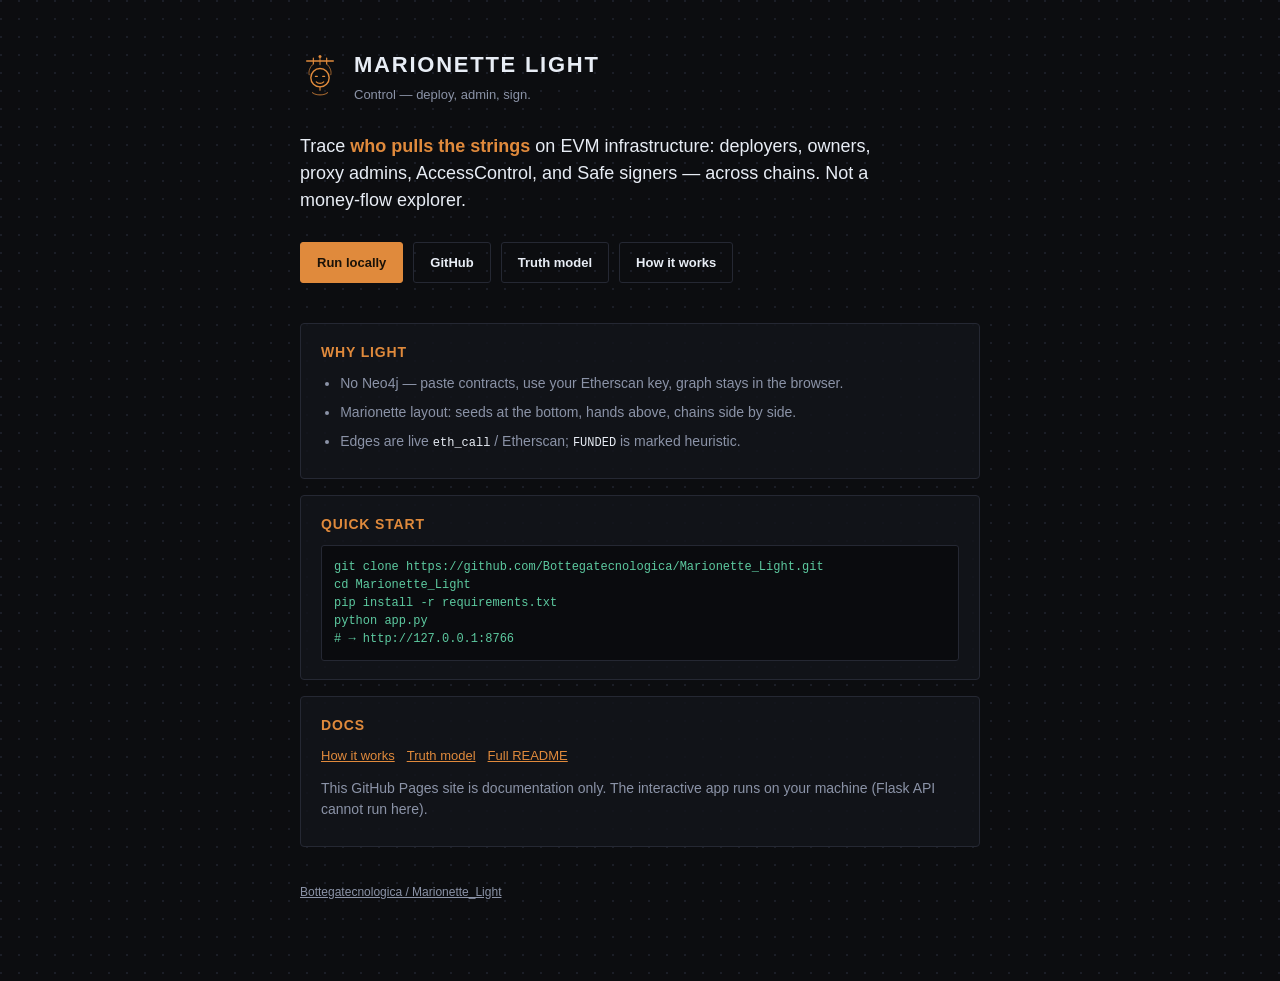
==== docs/index.html @ 43952c8f "Ship Light UX polish, truth gates, docs, and GitHub Pages landing. Co-authored-by: Cursor <cursorage" ====
<!DOCTYPE html>
<html lang="en">
<head>
  <meta charset="UTF-8" />
  <meta name="viewport" content="width=device-width, initial-scale=1" />
  <title>Marionette Light</title>
  <meta name="description" content="Control graph for EVM contracts — deploy, admin, sign. Not money flow." />
  <link rel="stylesheet" href="./styles.css" />
</head>
<body>
  <div class="wrap">
    <div class="brand">
      <svg class="logo" viewBox="0 0 48 56" aria-hidden="true" focusable="false">
        <path d="M8 10h32" fill="none" stroke="currentColor" stroke-width="1.6" stroke-linecap="round"/>
        <path d="M16 6.5v7M32 6.5v7" fill="none" stroke="currentColor" stroke-width="1.4" stroke-linecap="round"/>
        <circle cx="24" cy="4.5" r="1.8" fill="currentColor"/>
        <path d="M24 6.5v8" fill="none" stroke="currentColor" stroke-width="1.2" stroke-linecap="round" opacity="0.9"/>
        <path d="M16 13.5c-4.5 4-6 9-5 13M32 13.5c4.5 4 6 9 5 13" fill="none" stroke="currentColor" stroke-width="1.1" stroke-linecap="round" opacity="0.75"/>
        <circle cx="24" cy="30" r="11" fill="#0a0b0e" stroke="currentColor" stroke-width="1.7"/>
        <path d="M18.5 28.5h2.2M27.3 28.5h2.2" stroke="currentColor" stroke-width="1.5" stroke-linecap="round"/>
        <path d="M19.5 35c2 2.4 7 2.4 9 0" fill="none" stroke="currentColor" stroke-width="1.4" stroke-linecap="round"/>
        <path d="M24 41v4" fill="none" stroke="currentColor" stroke-width="1.3" stroke-linecap="round"/>
        <path d="M15 48c3.5 3.5 14.5 3.5 18 0" fill="none" stroke="currentColor" stroke-width="1.3" stroke-linecap="round" opacity="0.7"/>
      </svg>
      <div>
        <h1>Marionette Light</h1>
        <p class="tag">Control — deploy, admin, sign.</p>
      </div>
    </div>

    <p class="hero">
      Trace <strong>who pulls the strings</strong> on EVM infrastructure:
      deployers, owners, proxy admins, AccessControl, and Safe signers —
      across chains. Not a money-flow explorer.
    </p>

    <div class="actions">
      <a class="btn primary" href="https://github.com/Bottegatecnologica/Marionette_Light#quick-start">Run locally</a>
      <a class="btn ghost" href="https://github.com/Bottegatecnologica/Marionette_Light">GitHub</a>
      <a class="btn ghost" href="./truth.html">Truth model</a>
      <a class="btn ghost" href="./how-it-works.html">How it works</a>
    </div>

    <section>
      <h2>Why Light</h2>
      <ul>
        <li>No Neo4j — paste contracts, use your Etherscan key, graph stays in the browser.</li>
        <li>Marionette layout: seeds at the bottom, hands above, chains side by side.</li>
        <li>Edges are live <code>eth_call</code> / Etherscan; <code>FUNDED</code> is marked heuristic.</li>
      </ul>
    </section>

    <section>
      <h2>Quick start</h2>
      <pre>git clone https://github.com/Bottegatecnologica/Marionette_Light.git
cd Marionette_Light
pip install -r requirements.txt
python app.py
# → http://127.0.0.1:8766</pre>
    </section>

    <section>
      <h2>Docs</h2>
      <nav class="docs">
        <a href="./how-it-works.html">How it works</a>
        <a href="./truth.html">Truth model</a>
        <a href="https://github.com/Bottegatecnologica/Marionette_Light/blob/main/README.md">Full README</a>
      </nav>
      <p style="margin-top:12px">This GitHub Pages site is documentation only. The interactive app runs on your machine (Flask API cannot run here).</p>
    </section>

    <footer>
      <a href="https://github.com/Bottegatecnologica/Marionette_Light">Bottegatecnologica / Marionette_Light</a>
    </footer>
  </div>
</body>
</html>
---- docs/styles.css ----
:root {
  --bg: #0c0d10;
  --panel: #12141a;
  --line: #252833;
  --ink: #e8edf5;
  --muted: #8b93a7;
  --copper: #e08a3c;
  --signer: #5dcaa0;
  --sans: "Segoe UI", "IBM Plex Sans", sans-serif;
  --code: "Cascadia Mono", "Consolas", monospace;
}

* { box-sizing: border-box; }
html, body {
  margin: 0;
  min-height: 100%;
  background: var(--bg);
  color: var(--ink);
  font-family: var(--sans);
  line-height: 1.5;
}
body {
  background-image: radial-gradient(circle at 1px 1px, #1b1e27 1px, transparent 0);
  background-size: 18px 18px;
}

.wrap {
  max-width: 720px;
  margin: 0 auto;
  padding: 48px 20px 80px;
}

.brand {
  display: flex;
  gap: 14px;
  align-items: center;
  margin-bottom: 28px;
}
.logo {
  width: 40px;
  height: 48px;
  color: var(--copper);
  flex: 0 0 auto;
}
h1 {
  margin: 0;
  font-size: 22px;
  letter-spacing: 0.08em;
  text-transform: uppercase;
  font-weight: 650;
}
.tag {
  margin: 4px 0 0;
  color: var(--muted);
  font-size: 13px;
}

.hero {
  margin: 0 0 28px;
  font-size: 18px;
  max-width: 34em;
}
.hero strong { color: var(--copper); font-weight: 650; }

.actions {
  display: flex;
  flex-wrap: wrap;
  gap: 10px;
  margin-bottom: 40px;
}
a.btn {
  display: inline-block;
  padding: 10px 16px;
  border-radius: 3px;
  text-decoration: none;
  font-size: 13px;
  font-weight: 650;
  border: 1px solid var(--line);
}
a.btn.primary {
  background: var(--copper);
  border-color: var(--copper);
  color: #1a1208;
}
a.btn.ghost {
  color: var(--ink);
  background: transparent;
}

section {
  background: rgba(18, 20, 26, 0.85);
  border: 1px solid var(--line);
  border-radius: 4px;
  padding: 18px 20px;
  margin-bottom: 16px;
}
section h2 {
  margin: 0 0 10px;
  font-size: 14px;
  letter-spacing: 0.06em;
  text-transform: uppercase;
  color: var(--copper);
}
section p, section li {
  margin: 0 0 8px;
  color: var(--muted);
  font-size: 14px;
}
section ul { margin: 0; padding-left: 1.2em; }
section code, pre {
  font-family: var(--code);
  font-size: 12px;
  color: var(--ink);
}
pre {
  margin: 10px 0 0;
  padding: 12px;
  background: #0a0b0e;
  border: 1px solid var(--line);
  border-radius: 3px;
  overflow-x: auto;
  color: var(--signer);
}
nav.docs {
  display: flex;
  flex-wrap: wrap;
  gap: 12px;
  margin-top: 8px;
  font-size: 13px;
}
nav.docs a { color: var(--copper); }

footer {
  margin-top: 36px;
  color: var(--muted);
  font-size: 12px;
}
footer a { color: var(--muted); }
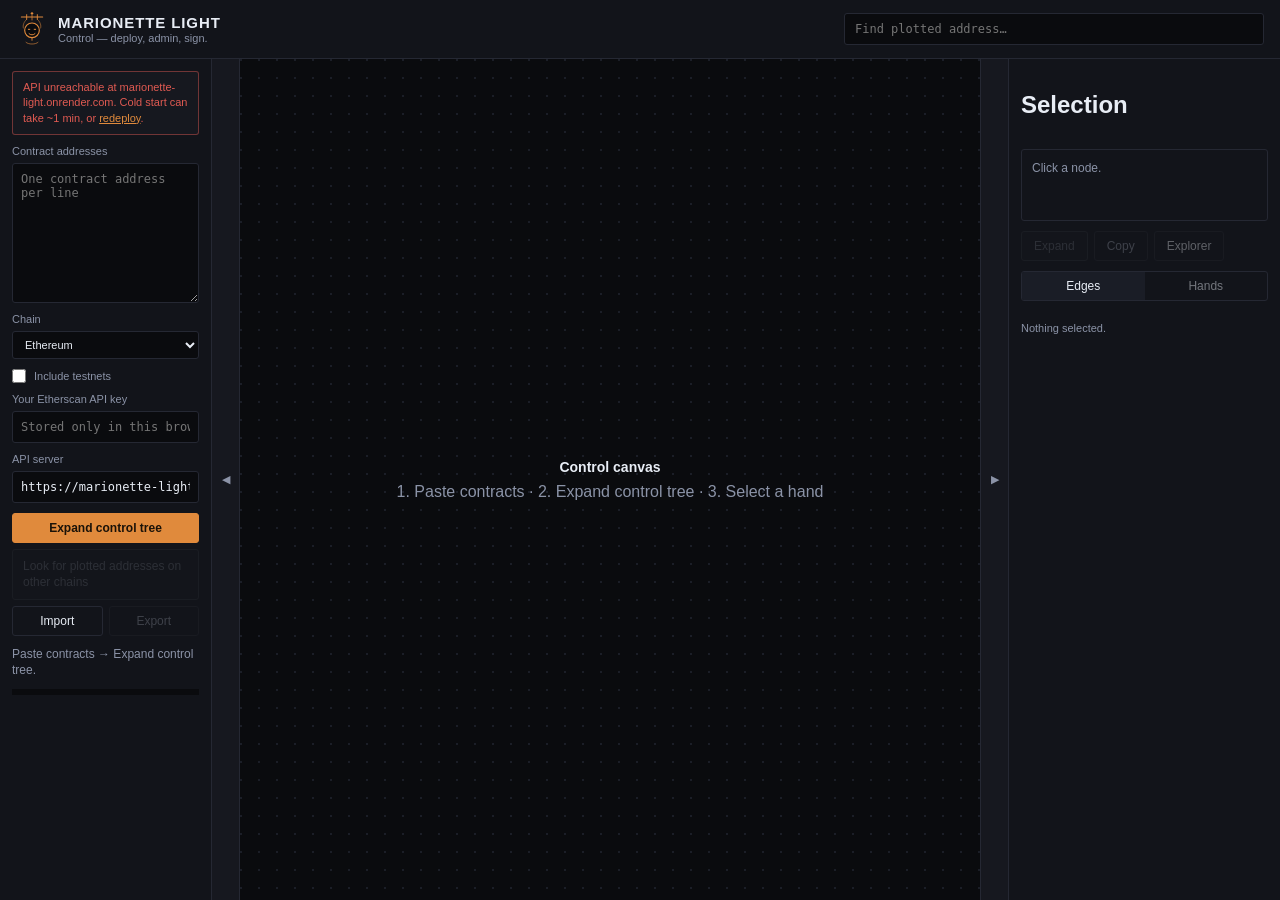
==== commit dfe4effe: "Host the app on GitHub Pages; slim docs; CORS API for Render. Co-authored-by: Cursor <cursoragent@cu" ====
--- a/docs/index.html
+++ b/docs/index.html
@@ -4,11 +4,12 @@
   <meta charset="UTF-8" />
   <meta name="viewport" content="width=device-width, initial-scale=1" />
   <title>Marionette Light</title>
-  <meta name="description" content="Control graph for EVM contracts — deploy, admin, sign. Not money flow." />
-  <link rel="stylesheet" href="./styles.css" />
+  <link rel="stylesheet" href="./style.css" />
+  <script src="./config.js"></script>
+  <script src="./vendor/vis-network.min.js"></script>
 </head>
 <body>
-  <div class="wrap">
+  <header class="top">
     <div class="brand">
       <svg class="logo" viewBox="0 0 48 56" aria-hidden="true" focusable="false">
         <path d="M8 10h32" fill="none" stroke="currentColor" stroke-width="1.6" stroke-linecap="round"/>
@@ -27,51 +28,91 @@
         <p class="tag">Control — deploy, admin, sign.</p>
       </div>
     </div>
+    <input id="search" spellcheck="false" placeholder="Find plotted address…" />
+  </header>
 
-    <p class="hero">
-      Trace <strong>who pulls the strings</strong> on EVM infrastructure:
-      deployers, owners, proxy admins, AccessControl, and Safe signers —
-      across chains. Not a money-flow explorer.
-    </p>
+  <main>
+    <aside class="panel" id="panel">
+      <div class="panel-body">
+        <div id="apiBanner" class="api-banner hidden"></div>
+        <label>
+          Contract addresses
+          <textarea id="contracts" spellcheck="false" placeholder="One contract address per line"></textarea>
+        </label>
+        <label class="chain">
+          Chain
+          <select id="chainid">
+            <option value="1" selected>Ethereum</option>
+            <option value="56">BNB</option>
+            <option value="137">Polygon</option>
+            <option value="42161">Arbitrum</option>
+            <option value="8453">Base</option>
+            <option value="10">Optimism</option>
+          </select>
+        </label>
+        <label class="toggle-row">
+          <input type="checkbox" id="includeTestnets" />
+          <span>Include testnets</span>
+        </label>
+        <label>
+          Your Etherscan API key
+          <input id="apiKey" type="password" autocomplete="off" spellcheck="false" placeholder="Stored only in this browser" />
+        </label>
+        <label class="api-base-label">
+          API server
+          <input id="apiBaseInput" spellcheck="false" placeholder="https://….onrender.com" />
+        </label>
+        <div class="panel-actions">
+          <button type="button" id="run" class="primary">Expand control tree</button>
+          <button type="button" id="scanChains" class="ghost" disabled>Look for plotted addresses on other chains</button>
+          <button type="button" id="importJson" class="ghost">Import</button>
+          <button type="button" id="exportJson" class="ghost" disabled>Export</button>
+          <input id="importFile" type="file" accept="application/json,.json" hidden />
+        </div>
+        <div id="status" class="status idle">Paste contracts → Expand control tree.</div>
+        <progress id="bar" max="100" value="0"></progress>
+      </div>
+      <button type="button" class="rail-toggle" id="togglePanel" title="Toggle left panel" aria-label="Toggle left panel">◀</button>
+    </aside>
 
-    <div class="actions">
-      <a class="btn primary" href="https://github.com/Bottegatecnologica/Marionette_Light#quick-start">Run locally</a>
-      <a class="btn ghost" href="https://github.com/Bottegatecnologica/Marionette_Light">GitHub</a>
-      <a class="btn ghost" href="./truth.html">Truth model</a>
-      <a class="btn ghost" href="./how-it-works.html">How it works</a>
-    </div>
-
-    <section>
-      <h2>Why Light</h2>
-      <ul>
-        <li>No Neo4j — paste contracts, use your Etherscan key, graph stays in the browser.</li>
-        <li>Marionette layout: seeds at the bottom, hands above, chains side by side.</li>
-        <li>Edges are live <code>eth_call</code> / Etherscan; <code>FUNDED</code> is marked heuristic.</li>
-      </ul>
+    <section class="stage">
+      <div id="graph" class="graph"></div>
+      <div id="empty" class="empty-graph">
+        <strong>Control canvas</strong>
+        <span>1. Paste contracts · 2. Expand control tree · 3. Select a hand</span>
+      </div>
     </section>
 
-    <section>
-      <h2>Quick start</h2>
-      <pre>git clone https://github.com/Bottegatecnologica/Marionette_Light.git
-cd Marionette_Light
-pip install -r requirements.txt
-python app.py
-# → http://127.0.0.1:8766</pre>
-    </section>
+    <aside class="inspect" id="inspect">
+      <button type="button" class="rail-toggle" id="toggleInspect" title="Toggle right panel" aria-label="Toggle right panel">▶</button>
+      <div class="inspect-body">
+        <h2>Selection</h2>
+        <div id="inspector" class="inspector idle">Click a node.</div>
+        <div class="inspect-actions">
+          <button type="button" id="expand" class="ghost" disabled>Expand</button>
+          <button type="button" id="copyAddr" class="ghost" disabled>Copy</button>
+          <a id="openScan" class="ghost linkbtn disabled" href="#" target="_blank" rel="noreferrer">Explorer</a>
+        </div>
+        <div class="minitabs" id="sideTabs" role="tablist">
+          <button type="button" class="minitab on" data-pane="edges" role="tab">Edges</button>
+          <button type="button" class="minitab" data-pane="hands" role="tab">Hands</button>
+        </div>
+        <div id="pane-edges" class="tabpane on">
+          <div id="edgeList" class="edgelist"><p class="muted">Nothing selected.</p></div>
+        </div>
+        <div id="pane-hands" class="tabpane">
+          <div class="hands-filters" id="handsChainFilters"></div>
+          <table>
+            <thead><tr><th>hand</th><th>by chain</th><th></th></tr></thead>
+            <tbody id="handsRows"><tr><td colspan="3" class="empty">—</td></tr></tbody>
+          </table>
+        </div>
+      </div>
+    </aside>
+  </main>
 
-    <section>
-      <h2>Docs</h2>
-      <nav class="docs">
-        <a href="./how-it-works.html">How it works</a>
-        <a href="./truth.html">Truth model</a>
-        <a href="https://github.com/Bottegatecnologica/Marionette_Light/blob/main/README.md">Full README</a>
-      </nav>
-      <p style="margin-top:12px">This GitHub Pages site is documentation only. The interactive app runs on your machine (Flask API cannot run here).</p>
-    </section>
+  <div id="toast" class="toast" aria-live="polite"></div>
 
-    <footer>
-      <a href="https://github.com/Bottegatecnologica/Marionette_Light">Bottegatecnologica / Marionette_Light</a>
-    </footer>
-  </div>
+  <script src="./app.js"></script>
 </body>
 </html>
--- a/docs/style.css
+++ b/docs/style.css
@@ -0,0 +1,402 @@
+:root {
+  --bg: #0c0d10;
+  --panel: #12141a;
+  --canvas: #0a0b0e;
+  --line: #252833;
+  --ink: #e8edf5;
+  --muted: #8b93a7;
+  --copper: #e08a3c;
+  --seed: #5b9fd4;
+  --controller: #e0b34a;
+  --safe: #a78bdb;
+  --signer: #5dcaa0;
+  --funder: #e07a96;
+  --contract: #6d7c78;
+  --sans: "Segoe UI", "IBM Plex Sans", sans-serif;
+  --code: "Cascadia Mono", "Consolas", monospace;
+  --rail: 28px;
+}
+
+* { box-sizing: border-box; }
+html, body { margin: 0; height: 100%; }
+body {
+  background: var(--bg);
+  color: var(--ink);
+  font-family: var(--sans);
+  display: flex;
+  flex-direction: column;
+  height: 100%;
+  overflow: hidden;
+}
+
+.top {
+  display: flex;
+  align-items: center;
+  gap: 12px;
+  padding: 10px 16px;
+  border-bottom: 1px solid var(--line);
+  background: var(--panel);
+  flex-wrap: wrap;
+}
+.brand { display: flex; gap: 10px; align-items: center; min-width: 200px; }
+.logo {
+  width: 32px;
+  height: 38px;
+  color: var(--copper);
+  flex: 0 0 auto;
+  display: block;
+}
+h1 { font-size: 15px; margin: 0; letter-spacing: 0.06em; font-weight: 650; text-transform: uppercase; }
+.tag { margin: 1px 0 0; color: var(--muted); font-size: 11px; }
+#search {
+  flex: 1;
+  min-width: 160px;
+  max-width: 420px;
+  margin-left: auto;
+  padding: 8px 10px;
+  font-family: var(--code);
+  font-size: 12px;
+}
+.panel-actions {
+  display: flex;
+  flex-wrap: wrap;
+  gap: 6px;
+}
+.panel-actions #scanChains {
+  width: 100%;
+  text-align: left;
+  line-height: 1.35;
+  white-space: normal;
+  padding: 8px 10px;
+}
+.chain {
+  font-size: 11px;
+  color: var(--muted);
+  display: flex;
+  flex-direction: column;
+  gap: 6px;
+}
+.chain select { width: 100%; }
+.toggle-row {
+  flex-direction: row !important;
+  align-items: center;
+  gap: 8px !important;
+  cursor: pointer;
+  user-select: none;
+}
+.toggle-row input {
+  width: 14px;
+  height: 14px;
+  accent-color: var(--copper);
+  margin: 0;
+}
+select, input, textarea, button {
+  font: inherit;
+  color: var(--ink);
+  background: #0a0b0e;
+  border: 1px solid var(--line);
+  border-radius: 3px;
+}
+select { padding: 6px 8px; }
+button { cursor: pointer; padding: 7px 12px; font-size: 12px; }
+button.primary { background: var(--copper); border-color: var(--copper); color: #1a1208; font-weight: 650; }
+button.primary:disabled,
+button.ghost:disabled,
+a.linkbtn.disabled {
+  opacity: 0.35;
+  cursor: default;
+  pointer-events: none;
+  filter: grayscale(0.35);
+}
+button.ghost { background: transparent; color: var(--muted); border-color: var(--line); }
+button.ghost:not(:disabled) { color: var(--ink); }
+#expand:disabled,
+#scanChains:disabled {
+  background: #16181f;
+  color: #5a6170;
+  border-color: #2a2e38;
+}
+.linkbtn {
+  display: inline-block;
+  padding: 7px 12px;
+  text-decoration: none;
+  color: var(--ink);
+  font-size: 12px;
+  border: 1px solid var(--line);
+  border-radius: 3px;
+}
+.inspect-actions {
+  display: flex;
+  flex-wrap: wrap;
+  gap: 6px;
+}
+.bychain {
+  font-size: 11px;
+  color: var(--muted);
+  line-height: 1.35;
+}
+.hands-filters {
+  display: flex;
+  flex-wrap: wrap;
+  gap: 4px;
+  margin-bottom: 8px;
+}
+.hands-filters .chip {
+  padding: 3px 8px;
+  font-size: 10px;
+  border: 1px solid var(--line);
+  border-radius: 3px;
+  background: transparent;
+  color: var(--muted);
+  cursor: pointer;
+}
+.hands-filters .chip.on {
+  color: var(--ink);
+  border-color: var(--copper);
+  background: rgba(224, 138, 60, 0.12);
+}
+.hands-filters .chip:disabled {
+  opacity: 0.35;
+  cursor: default;
+}
+.fact .plain {
+  font-family: var(--sans);
+  font-size: 12px;
+  color: var(--ink);
+  margin: 2px 0 4px;
+}
+.panel-actions .primary { width: 100%; }
+.panel-actions #importJson,
+.panel-actions #exportJson { flex: 1; }
+
+main {
+  display: grid;
+  grid-template-columns: 240px minmax(0, 1fr) 300px;
+  flex: 1;
+  min-height: 0;
+  transition: grid-template-columns 0.18s ease;
+}
+body.panel-collapsed main {
+  grid-template-columns: var(--rail) minmax(0, 1fr) 300px;
+}
+body.inspect-collapsed main {
+  grid-template-columns: 240px minmax(0, 1fr) var(--rail);
+}
+body.panel-collapsed.inspect-collapsed main {
+  grid-template-columns: var(--rail) minmax(0, 1fr) var(--rail);
+}
+
+.panel, .inspect {
+  background: var(--panel);
+  min-height: 0;
+  overflow: hidden;
+  position: relative;
+  display: flex;
+}
+.panel { border-right: 1px solid var(--line); }
+.inspect { border-left: 1px solid var(--line); }
+.panel-body,
+.inspect-body {
+  flex: 1;
+  min-width: 0;
+  padding: 12px;
+  display: flex;
+  flex-direction: column;
+  gap: 10px;
+  overflow: auto;
+}
+body.panel-collapsed .panel-body,
+body.inspect-collapsed .inspect-body {
+  display: none;
+}
+.rail-toggle {
+  flex: 0 0 var(--rail);
+  width: var(--rail);
+  padding: 0;
+  margin: 0;
+  border: 0;
+  border-radius: 0;
+  background: #16181f;
+  color: var(--muted);
+  font-size: 11px;
+  align-self: stretch;
+  writing-mode: horizontal-tb;
+}
+.rail-toggle:hover {
+  color: var(--ink);
+  background: #1a1d26;
+}
+.panel .rail-toggle { border-left: 1px solid var(--line); }
+.inspect .rail-toggle { border-right: 1px solid var(--line); order: -1; }
+body.panel-collapsed #togglePanel { content: "▶"; }
+.panel label, .inspect label {
+  display: flex;
+  flex-direction: column;
+  gap: 6px;
+  font-size: 11px;
+  color: var(--muted);
+}
+textarea {
+  min-height: 140px;
+  resize: vertical;
+  font-family: var(--code);
+  font-size: 12px;
+  padding: 8px;
+}
+input[type="password"], input:not([id="search"]):not([type="checkbox"]) {
+  padding: 8px;
+  font-family: var(--code);
+  font-size: 12px;
+}
+.status { font-size: 12px; line-height: 1.4; word-break: break-word; }
+.status.idle { color: var(--muted); }
+.status.busy { color: var(--copper); }
+.status.ok { color: var(--signer); }
+.status.err { color: #e05a52; }
+progress {
+  width: 100%;
+  height: 6px;
+  border: 0;
+  background: #0a0b0e;
+}
+progress::-webkit-progress-bar { background: #0a0b0e; }
+progress::-webkit-progress-value { background: var(--copper); }
+
+.stage {
+  position: relative;
+  display: flex;
+  flex-direction: column;
+  min-width: 0;
+  min-height: 0;
+  background: var(--canvas);
+  background-image: radial-gradient(circle at 1px 1px, #1b1e27 1px, transparent 0);
+  background-size: 18px 18px;
+}
+.graph {
+  flex: 1;
+  min-height: 0;
+  width: 100%;
+  height: 100%;
+  position: relative;
+  overflow: hidden;
+}
+.graph > div,
+.graph canvas {
+  width: 100% !important;
+  height: 100% !important;
+}
+.empty-graph {
+  position: absolute;
+  inset: 0;
+  display: flex;
+  flex-direction: column;
+  align-items: center;
+  justify-content: center;
+  gap: 8px;
+  color: var(--muted);
+  pointer-events: none;
+  text-align: center;
+  padding: 24px;
+}
+.empty-graph.hidden { display: none; }
+.empty-graph strong { color: var(--ink); font-size: 14px; }
+
+.inspector {
+  font-size: 12px;
+  line-height: 1.45;
+  padding: 10px;
+  border: 1px solid var(--line);
+  border-radius: 3px;
+  min-height: 72px;
+}
+.inspector.idle { color: var(--muted); }
+.inspector .addr { font-family: var(--code); word-break: break-all; margin-bottom: 4px; }
+.minitabs {
+  display: flex;
+  border: 1px solid var(--line);
+  border-radius: 3px;
+  overflow: hidden;
+}
+.minitab {
+  flex: 1;
+  border: 0;
+  border-radius: 0;
+  background: transparent;
+  padding: 7px 8px;
+  opacity: 0.45;
+}
+.minitab.on { opacity: 1; background: #1a1d26; color: var(--ink); }
+.tabpane { display: none; min-height: 0; overflow: auto; flex: 1; }
+.tabpane.on { display: block; }
+.edgelist { font-size: 11px; font-family: var(--code); }
+.edgelist .fact {
+  border: 1px solid var(--line);
+  padding: 6px 8px;
+  margin-bottom: 6px;
+  cursor: pointer;
+}
+.edgelist .fact:hover { border-color: var(--copper); }
+.edgelist .dir { color: var(--copper); text-transform: uppercase; font-size: 10px; }
+.muted { color: var(--muted); font-family: var(--sans); }
+table { width: 100%; border-collapse: collapse; font-size: 12px; }
+th, td { text-align: left; padding: 6px 4px; border-bottom: 1px solid var(--line); }
+td.addr, th { font-family: var(--code); }
+td.empty { color: var(--muted); text-align: center; }
+tr[data-id] { cursor: pointer; }
+tr[data-id]:hover { background: #1a1d26; }
+.badge {
+  font-size: 10px;
+  color: var(--copper);
+  border: 1px solid var(--copper);
+  padding: 1px 5px;
+  border-radius: 2px;
+}
+
+.api-banner {
+  font-size: 11px;
+  line-height: 1.4;
+  padding: 8px 10px;
+  border: 1px solid var(--line);
+  border-radius: 3px;
+  background: #16181f;
+  color: var(--muted);
+}
+.api-banner a { color: var(--copper); }
+.api-banner.ok { border-color: rgba(93, 202, 160, 0.35); color: var(--signer); }
+.api-banner.err { border-color: rgba(224, 90, 82, 0.45); color: #e05a52; }
+.api-banner.hidden { display: none; }
+.api-base-label input { font-family: var(--code); font-size: 11px; }
+
+.toast {
+  position: fixed;
+  left: 50%;
+  bottom: 24px;
+  transform: translateX(-50%) translateY(8px);
+  padding: 8px 14px;
+  background: rgba(18, 20, 26, 0.72);
+  border: 1px solid rgba(232, 237, 245, 0.12);
+  border-radius: 4px;
+  color: var(--ink);
+  font-size: 12px;
+  font-family: var(--code);
+  opacity: 0;
+  pointer-events: none;
+  transition: opacity 0.15s ease, transform 0.15s ease;
+  z-index: 50;
+  backdrop-filter: blur(6px);
+  max-width: min(90vw, 360px);
+  text-align: center;
+}
+.toast.show {
+  opacity: 1;
+  transform: translateX(-50%) translateY(0);
+}
+
+@media (max-width: 960px) {
+  main { grid-template-columns: 1fr; grid-template-rows: auto 50vh auto; }
+  body.panel-collapsed main,
+  body.inspect-collapsed main,
+  body.panel-collapsed.inspect-collapsed main {
+    grid-template-columns: 1fr;
+  }
+}
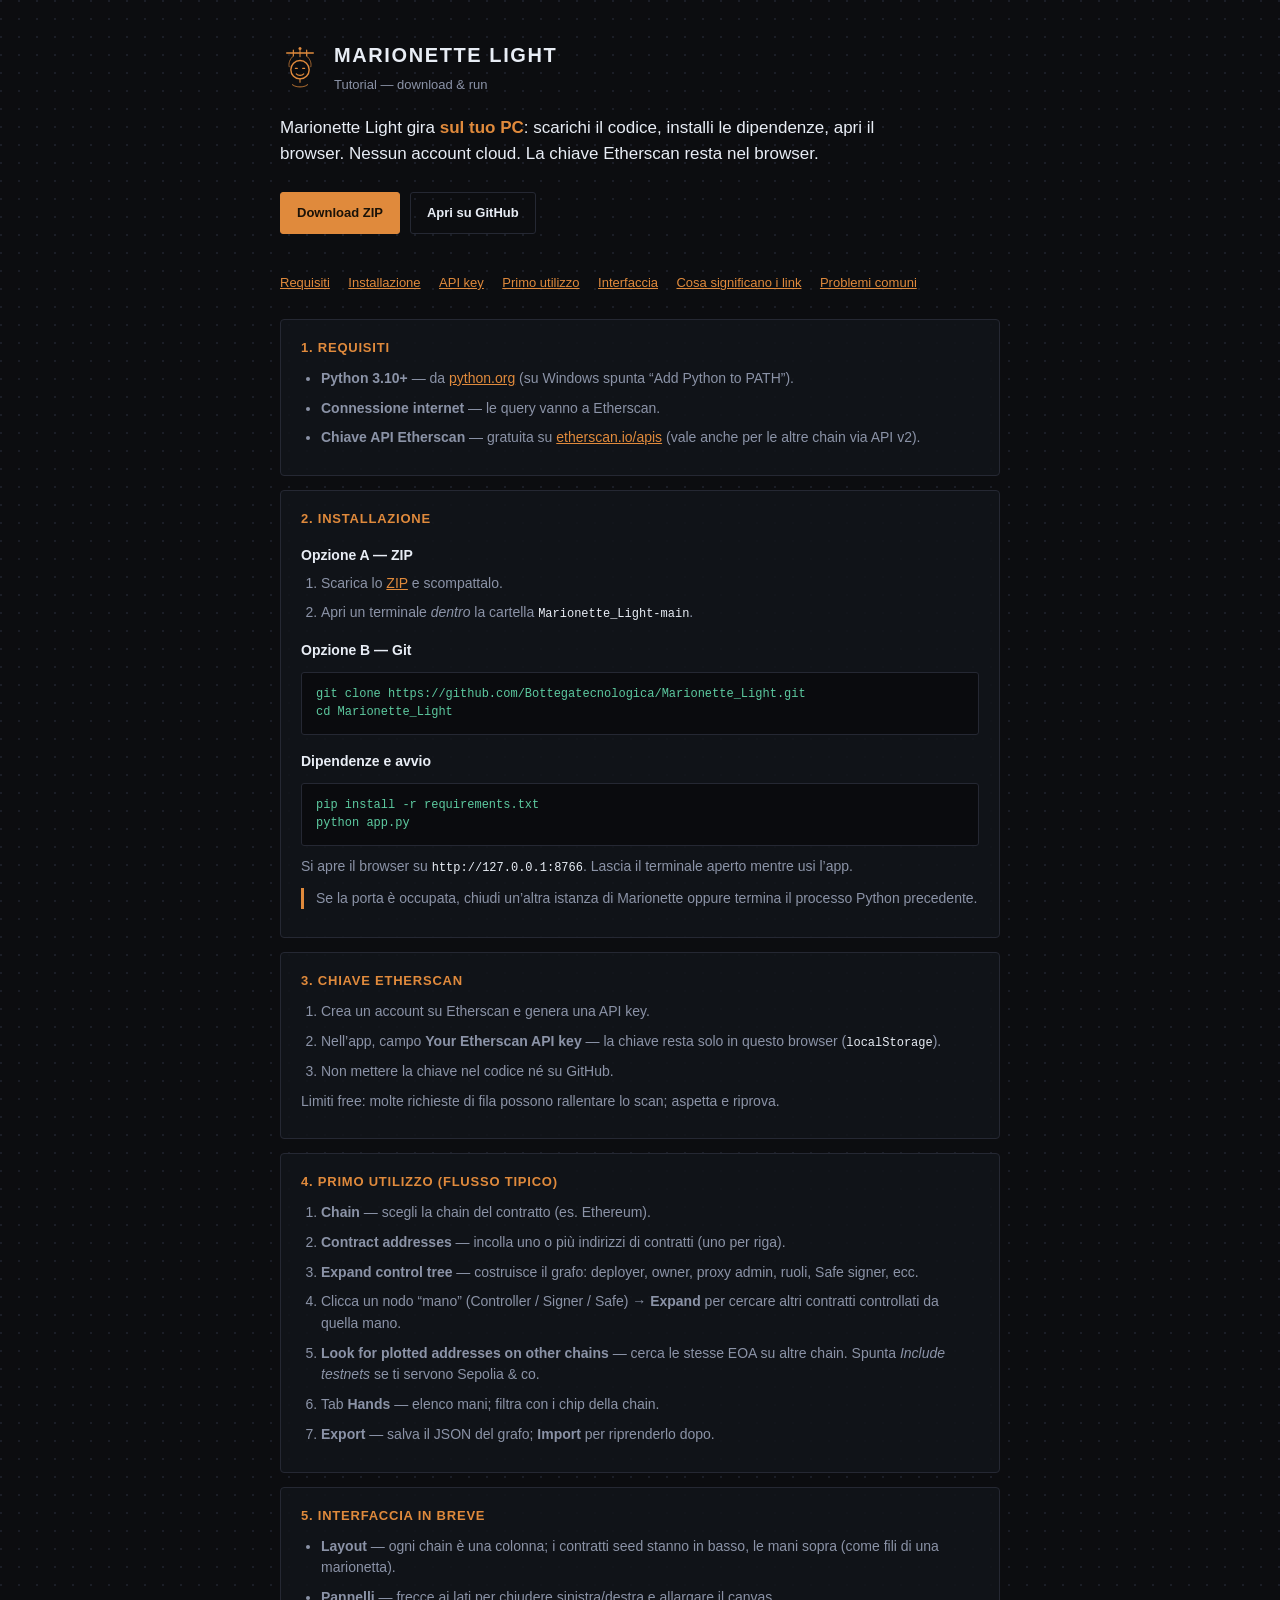
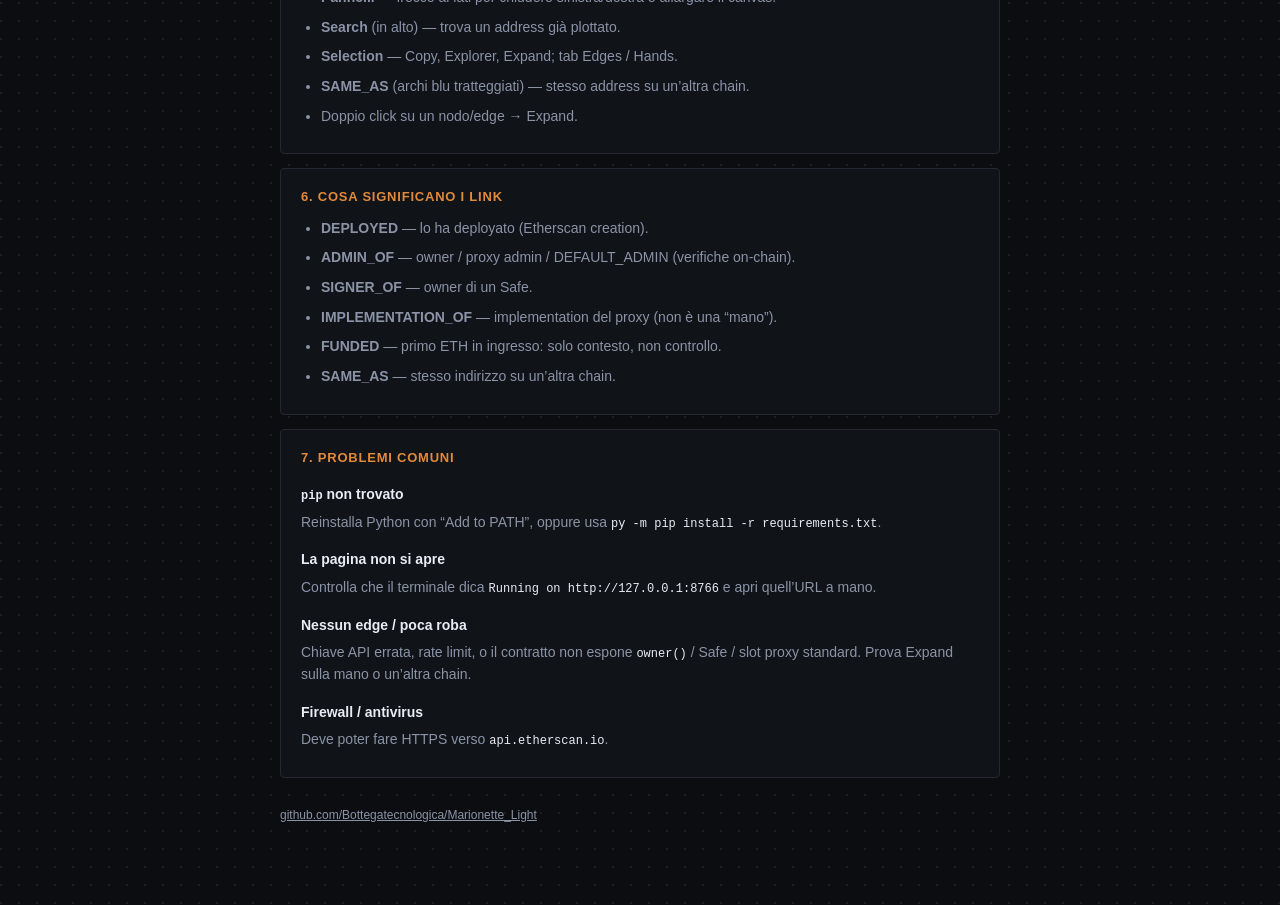
==== commit cc94c5cc: "Drop hosted API; rich download tutorial on Pages; fix panel resize flicker. Co-authored-by: Cursor <" ====
--- a/docs/index.html
+++ b/docs/index.html
@@ -1,21 +1,20 @@
 <!DOCTYPE html>
-<html lang="en">
+<html lang="it">
 <head>
   <meta charset="UTF-8" />
   <meta name="viewport" content="width=device-width, initial-scale=1" />
-  <title>Marionette Light</title>
-  <link rel="stylesheet" href="./style.css" />
-  <script src="./config.js"></script>
-  <script src="./vendor/vis-network.min.js"></script>
+  <title>Marionette Light — Tutorial</title>
+  <meta name="description" content="Scarica e avvia Marionette Light in locale. Tutorial completo." />
+  <link rel="stylesheet" href="./styles.css" />
 </head>
 <body>
-  <header class="top">
+  <div class="wrap">
     <div class="brand">
-      <svg class="logo" viewBox="0 0 48 56" aria-hidden="true" focusable="false">
+      <svg class="logo" viewBox="0 0 48 56" aria-hidden="true">
         <path d="M8 10h32" fill="none" stroke="currentColor" stroke-width="1.6" stroke-linecap="round"/>
         <path d="M16 6.5v7M32 6.5v7" fill="none" stroke="currentColor" stroke-width="1.4" stroke-linecap="round"/>
         <circle cx="24" cy="4.5" r="1.8" fill="currentColor"/>
-        <path d="M24 6.5v8" fill="none" stroke="currentColor" stroke-width="1.2" stroke-linecap="round" opacity="0.9"/>
+        <path d="M24 6.5v8" fill="none" stroke="currentColor" stroke-width="1.2" stroke-linecap="round"/>
         <path d="M16 13.5c-4.5 4-6 9-5 13M32 13.5c4.5 4 6 9 5 13" fill="none" stroke="currentColor" stroke-width="1.1" stroke-linecap="round" opacity="0.75"/>
         <circle cx="24" cy="30" r="11" fill="#0a0b0e" stroke="currentColor" stroke-width="1.7"/>
         <path d="M18.5 28.5h2.2M27.3 28.5h2.2" stroke="currentColor" stroke-width="1.5" stroke-linecap="round"/>
@@ -25,94 +24,120 @@
       </svg>
       <div>
         <h1>Marionette Light</h1>
-        <p class="tag">Control — deploy, admin, sign.</p>
+        <p class="tag">Tutorial — download &amp; run</p>
       </div>
     </div>
-    <input id="search" spellcheck="false" placeholder="Find plotted address…" />
-  </header>
 
-  <main>
-    <aside class="panel" id="panel">
-      <div class="panel-body">
-        <div id="apiBanner" class="api-banner hidden"></div>
-        <label>
-          Contract addresses
-          <textarea id="contracts" spellcheck="false" placeholder="One contract address per line"></textarea>
-        </label>
-        <label class="chain">
-          Chain
-          <select id="chainid">
-            <option value="1" selected>Ethereum</option>
-            <option value="56">BNB</option>
-            <option value="137">Polygon</option>
-            <option value="42161">Arbitrum</option>
-            <option value="8453">Base</option>
-            <option value="10">Optimism</option>
-          </select>
-        </label>
-        <label class="toggle-row">
-          <input type="checkbox" id="includeTestnets" />
-          <span>Include testnets</span>
-        </label>
-        <label>
-          Your Etherscan API key
-          <input id="apiKey" type="password" autocomplete="off" spellcheck="false" placeholder="Stored only in this browser" />
-        </label>
-        <label class="api-base-label">
-          API server
-          <input id="apiBaseInput" spellcheck="false" placeholder="https://….onrender.com" />
-        </label>
-        <div class="panel-actions">
-          <button type="button" id="run" class="primary">Expand control tree</button>
-          <button type="button" id="scanChains" class="ghost" disabled>Look for plotted addresses on other chains</button>
-          <button type="button" id="importJson" class="ghost">Import</button>
-          <button type="button" id="exportJson" class="ghost" disabled>Export</button>
-          <input id="importFile" type="file" accept="application/json,.json" hidden />
-        </div>
-        <div id="status" class="status idle">Paste contracts → Expand control tree.</div>
-        <progress id="bar" max="100" value="0"></progress>
-      </div>
-      <button type="button" class="rail-toggle" id="togglePanel" title="Toggle left panel" aria-label="Toggle left panel">◀</button>
-    </aside>
+    <p class="lead">
+      Marionette Light gira <strong>sul tuo PC</strong>: scarichi il codice, installi le dipendenze, apri il browser.
+      Nessun account cloud. La chiave Etherscan resta nel browser.
+    </p>
 
-    <section class="stage">
-      <div id="graph" class="graph"></div>
-      <div id="empty" class="empty-graph">
-        <strong>Control canvas</strong>
-        <span>1. Paste contracts · 2. Expand control tree · 3. Select a hand</span>
+    <div class="actions">
+      <a class="btn primary" href="https://github.com/Bottegatecnologica/Marionette_Light/archive/refs/heads/main.zip">Download ZIP</a>
+      <a class="btn ghost" href="https://github.com/Bottegatecnologica/Marionette_Light">Apri su GitHub</a>
+    </div>
+
+    <nav class="toc" style="margin-bottom:24px">
+      <a href="#requisiti">Requisiti</a>
+      <a href="#install">Installazione</a>
+      <a href="#chiave">API key</a>
+      <a href="#uso">Primo utilizzo</a>
+      <a href="#ui">Interfaccia</a>
+      <a href="#edge">Cosa significano i link</a>
+      <a href="#problemi">Problemi comuni</a>
+    </nav>
+
+    <section id="requisiti">
+      <h2>1. Requisiti</h2>
+      <ul>
+        <li><strong>Python 3.10+</strong> — da <a href="https://www.python.org/downloads/" style="color:var(--copper)">python.org</a> (su Windows spunta “Add Python to PATH”).</li>
+        <li><strong>Connessione internet</strong> — le query vanno a Etherscan.</li>
+        <li><strong>Chiave API Etherscan</strong> — gratuita su <a href="https://etherscan.io/apis" style="color:var(--copper)">etherscan.io/apis</a> (vale anche per le altre chain via API v2).</li>
+      </ul>
+    </section>
+
+    <section id="install">
+      <h2>2. Installazione</h2>
+      <h3>Opzione A — ZIP</h3>
+      <ol>
+        <li>Scarica lo <a href="https://github.com/Bottegatecnologica/Marionette_Light/archive/refs/heads/main.zip" style="color:var(--copper)">ZIP</a> e scompattalo.</li>
+        <li>Apri un terminale <em>dentro</em> la cartella <code>Marionette_Light-main</code>.</li>
+      </ol>
+      <h3>Opzione B — Git</h3>
+      <pre>git clone https://github.com/Bottegatecnologica/Marionette_Light.git
+cd Marionette_Light</pre>
+      <h3>Dipendenze e avvio</h3>
+      <pre>pip install -r requirements.txt
+python app.py</pre>
+      <p>Si apre il browser su <code>http://127.0.0.1:8766</code>. Lascia il terminale aperto mentre usi l’app.</p>
+      <div class="note">
+        <p>Se la porta è occupata, chiudi un’altra istanza di Marionette oppure termina il processo Python precedente.</p>
       </div>
     </section>
 
-    <aside class="inspect" id="inspect">
-      <button type="button" class="rail-toggle" id="toggleInspect" title="Toggle right panel" aria-label="Toggle right panel">▶</button>
-      <div class="inspect-body">
-        <h2>Selection</h2>
-        <div id="inspector" class="inspector idle">Click a node.</div>
-        <div class="inspect-actions">
-          <button type="button" id="expand" class="ghost" disabled>Expand</button>
-          <button type="button" id="copyAddr" class="ghost" disabled>Copy</button>
-          <a id="openScan" class="ghost linkbtn disabled" href="#" target="_blank" rel="noreferrer">Explorer</a>
-        </div>
-        <div class="minitabs" id="sideTabs" role="tablist">
-          <button type="button" class="minitab on" data-pane="edges" role="tab">Edges</button>
-          <button type="button" class="minitab" data-pane="hands" role="tab">Hands</button>
-        </div>
-        <div id="pane-edges" class="tabpane on">
-          <div id="edgeList" class="edgelist"><p class="muted">Nothing selected.</p></div>
-        </div>
-        <div id="pane-hands" class="tabpane">
-          <div class="hands-filters" id="handsChainFilters"></div>
-          <table>
-            <thead><tr><th>hand</th><th>by chain</th><th></th></tr></thead>
-            <tbody id="handsRows"><tr><td colspan="3" class="empty">—</td></tr></tbody>
-          </table>
-        </div>
-      </div>
-    </aside>
-  </main>
+    <section id="chiave">
+      <h2>3. Chiave Etherscan</h2>
+      <ol>
+        <li>Crea un account su Etherscan e genera una API key.</li>
+        <li>Nell’app, campo <strong>Your Etherscan API key</strong> — la chiave resta solo in questo browser (<code>localStorage</code>).</li>
+        <li>Non mettere la chiave nel codice né su GitHub.</li>
+      </ol>
+      <p>Limiti free: molte richieste di fila possono rallentare lo scan; aspetta e riprova.</p>
+    </section>
 
-  <div id="toast" class="toast" aria-live="polite"></div>
+    <section id="uso">
+      <h2>4. Primo utilizzo (flusso tipico)</h2>
+      <ol>
+        <li><strong>Chain</strong> — scegli la chain del contratto (es. Ethereum).</li>
+        <li><strong>Contract addresses</strong> — incolla uno o più indirizzi di contratti (uno per riga).</li>
+        <li><strong>Expand control tree</strong> — costruisce il grafo: deployer, owner, proxy admin, ruoli, Safe signer, ecc.</li>
+        <li>Clicca un nodo “mano” (Controller / Signer / Safe) → <strong>Expand</strong> per cercare altri contratti controllati da quella mano.</li>
+        <li><strong>Look for plotted addresses on other chains</strong> — cerca le stesse EOA su altre chain. Spunta <em>Include testnets</em> se ti servono Sepolia &amp; co.</li>
+        <li>Tab <strong>Hands</strong> — elenco mani; filtra con i chip della chain.</li>
+        <li><strong>Export</strong> — salva il JSON del grafo; <strong>Import</strong> per riprenderlo dopo.</li>
+      </ol>
+    </section>
 
-  <script src="./app.js"></script>
+    <section id="ui">
+      <h2>5. Interfaccia in breve</h2>
+      <ul>
+        <li><strong>Layout</strong> — ogni chain è una colonna; i contratti seed stanno in basso, le mani sopra (come fili di una marionetta).</li>
+        <li><strong>Pannelli</strong> — frecce ai lati per chiudere sinistra/destra e allargare il canvas.</li>
+        <li><strong>Search</strong> (in alto) — trova un address già plottato.</li>
+        <li><strong>Selection</strong> — Copy, Explorer, Expand; tab Edges / Hands.</li>
+        <li><strong>SAME_AS</strong> (archi blu tratteggiati) — stesso address su un’altra chain.</li>
+        <li>Doppio click su un nodo/edge → Expand.</li>
+      </ul>
+    </section>
+
+    <section id="edge">
+      <h2>6. Cosa significano i link</h2>
+      <ul>
+        <li><strong>DEPLOYED</strong> — lo ha deployato (Etherscan creation).</li>
+        <li><strong>ADMIN_OF</strong> — owner / proxy admin / DEFAULT_ADMIN (verifiche on-chain).</li>
+        <li><strong>SIGNER_OF</strong> — owner di un Safe.</li>
+        <li><strong>IMPLEMENTATION_OF</strong> — implementation del proxy (non è una “mano”).</li>
+        <li><strong>FUNDED</strong> — primo ETH in ingresso: solo contesto, non controllo.</li>
+        <li><strong>SAME_AS</strong> — stesso indirizzo su un’altra chain.</li>
+      </ul>
+    </section>
+
+    <section id="problemi">
+      <h2>7. Problemi comuni</h2>
+      <h3><code>pip</code> non trovato</h3>
+      <p>Reinstalla Python con “Add to PATH”, oppure usa <code>py -m pip install -r requirements.txt</code>.</p>
+      <h3>La pagina non si apre</h3>
+      <p>Controlla che il terminale dica <code>Running on http://127.0.0.1:8766</code> e apri quell’URL a mano.</p>
+      <h3>Nessun edge / poca roba</h3>
+      <p>Chiave API errata, rate limit, o il contratto non espone <code>owner()</code> / Safe / slot proxy standard. Prova Expand sulla mano o un’altra chain.</p>
+      <h3>Firewall / antivirus</h3>
+      <p>Deve poter fare HTTPS verso <code>api.etherscan.io</code>.</p>
+    </section>
+
+    <footer>
+      <a href="https://github.com/Bottegatecnologica/Marionette_Light">github.com/Bottegatecnologica/Marionette_Light</a>
+    </footer>
+  </div>
 </body>
 </html>
--- a/docs/styles.css
+++ b/docs/styles.css
@@ -0,0 +1,93 @@
+:root {
+  --bg: #0c0d10;
+  --panel: #12141a;
+  --line: #252833;
+  --ink: #e8edf5;
+  --muted: #8b93a7;
+  --copper: #e08a3c;
+  --signer: #5dcaa0;
+  --sans: "Segoe UI", "IBM Plex Sans", sans-serif;
+  --code: "Cascadia Mono", "Consolas", monospace;
+}
+* { box-sizing: border-box; }
+html, body {
+  margin: 0;
+  min-height: 100%;
+  background: var(--bg);
+  color: var(--ink);
+  font-family: var(--sans);
+  line-height: 1.55;
+}
+body {
+  background-image: radial-gradient(circle at 1px 1px, #1b1e27 1px, transparent 0);
+  background-size: 18px 18px;
+}
+.wrap { max-width: 760px; margin: 0 auto; padding: 40px 20px 80px; }
+.brand { display: flex; gap: 14px; align-items: center; margin-bottom: 20px; }
+.logo { width: 40px; height: 48px; color: var(--copper); }
+h1 {
+  margin: 0;
+  font-size: 20px;
+  letter-spacing: 0.08em;
+  text-transform: uppercase;
+  font-weight: 650;
+}
+.tag { margin: 4px 0 0; color: var(--muted); font-size: 13px; }
+.lead { font-size: 17px; max-width: 36em; margin: 0 0 24px; }
+.lead strong { color: var(--copper); }
+.actions { display: flex; flex-wrap: wrap; gap: 10px; margin-bottom: 36px; }
+a.btn {
+  display: inline-block;
+  padding: 10px 16px;
+  border-radius: 3px;
+  text-decoration: none;
+  font-size: 13px;
+  font-weight: 650;
+  border: 1px solid var(--line);
+}
+a.btn.primary { background: var(--copper); border-color: var(--copper); color: #1a1208; }
+a.btn.ghost { color: var(--ink); background: transparent; }
+section {
+  background: rgba(18, 20, 26, 0.88);
+  border: 1px solid var(--line);
+  border-radius: 4px;
+  padding: 18px 20px;
+  margin-bottom: 14px;
+}
+section h2 {
+  margin: 0 0 10px;
+  font-size: 13px;
+  letter-spacing: 0.06em;
+  text-transform: uppercase;
+  color: var(--copper);
+}
+section h3 {
+  margin: 16px 0 6px;
+  font-size: 14px;
+  color: var(--ink);
+}
+section p, section li { margin: 0 0 8px; color: var(--muted); font-size: 14px; }
+section ul, section ol { margin: 0 0 8px; padding-left: 1.25em; }
+section code, pre {
+  font-family: var(--code);
+  font-size: 12px;
+  color: var(--ink);
+}
+pre {
+  margin: 10px 0;
+  padding: 12px 14px;
+  background: #0a0b0e;
+  border: 1px solid var(--line);
+  border-radius: 3px;
+  overflow-x: auto;
+  color: var(--signer);
+  white-space: pre-wrap;
+}
+.note {
+  border-left: 3px solid var(--copper);
+  padding-left: 12px;
+  margin: 10px 0;
+}
+footer { margin-top: 28px; font-size: 12px; color: var(--muted); }
+footer a { color: var(--muted); }
+nav.toc a { color: var(--copper); margin-right: 14px; font-size: 13px; }
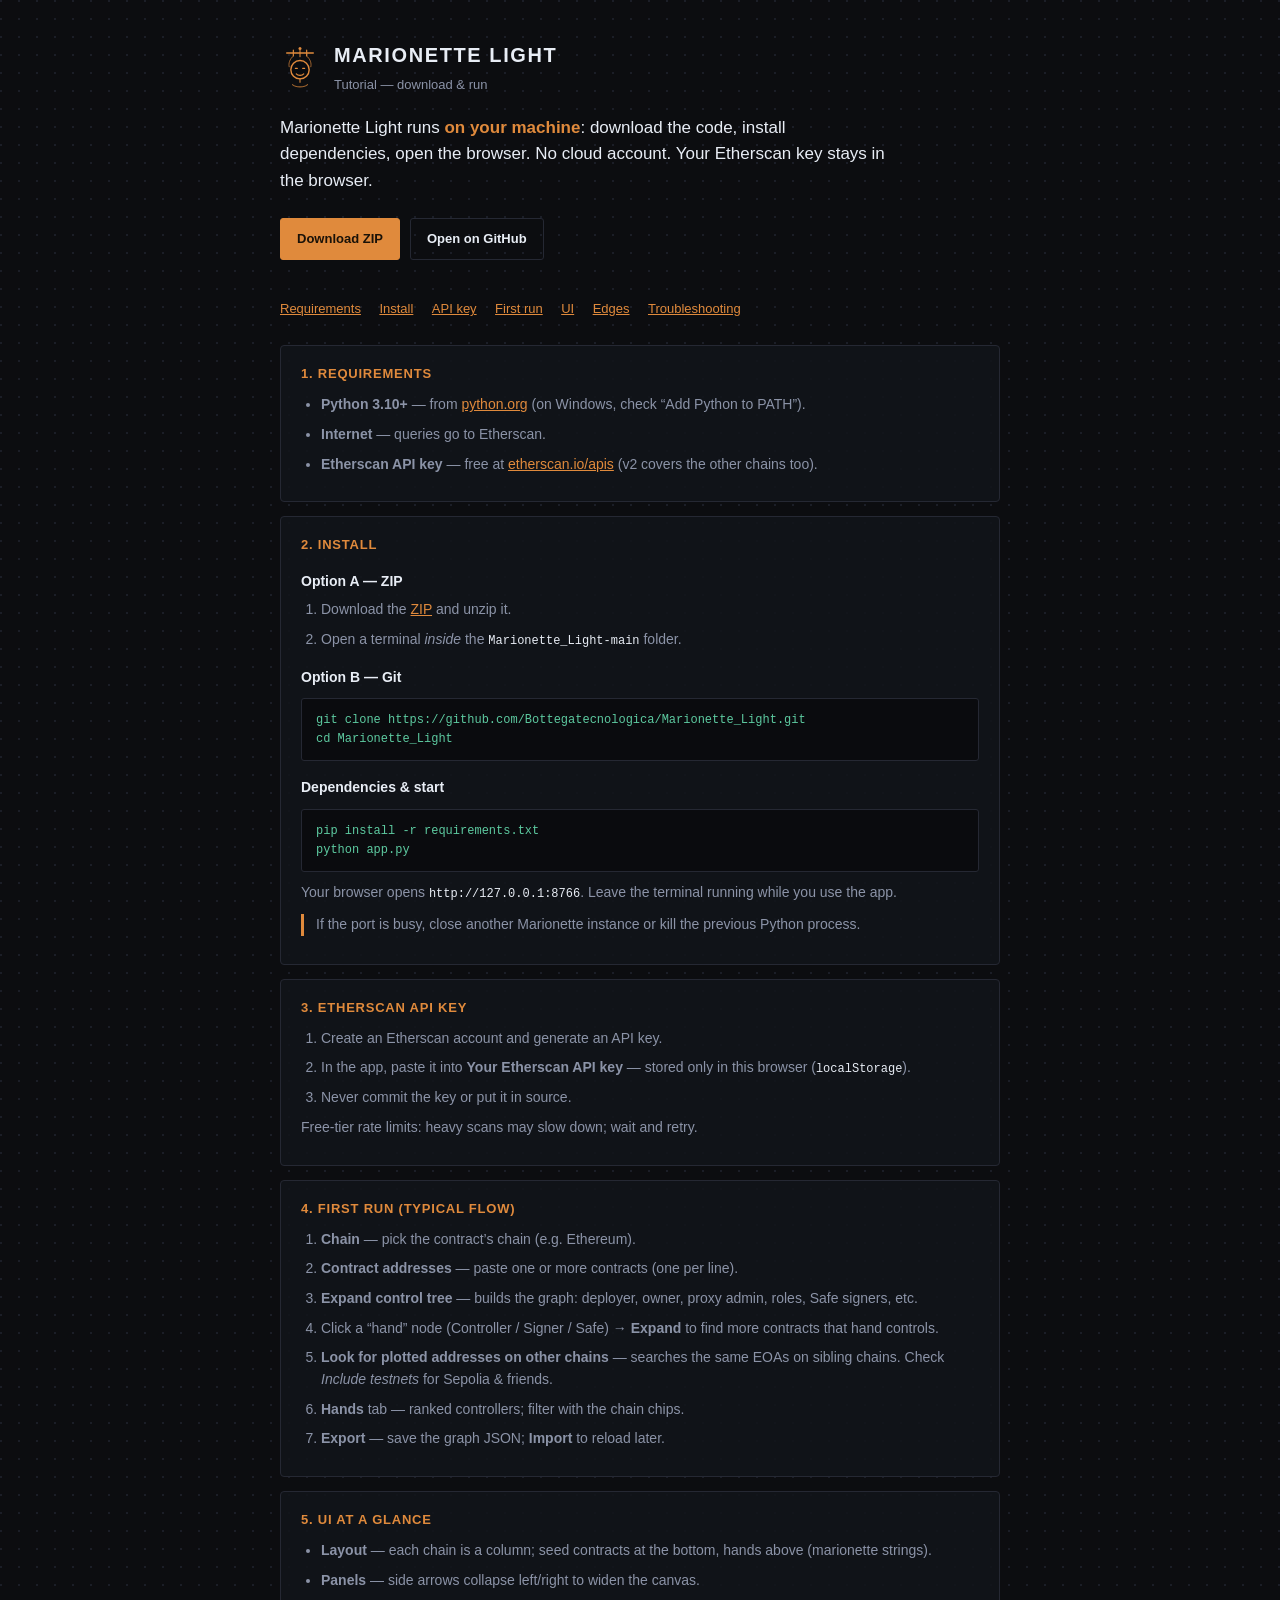
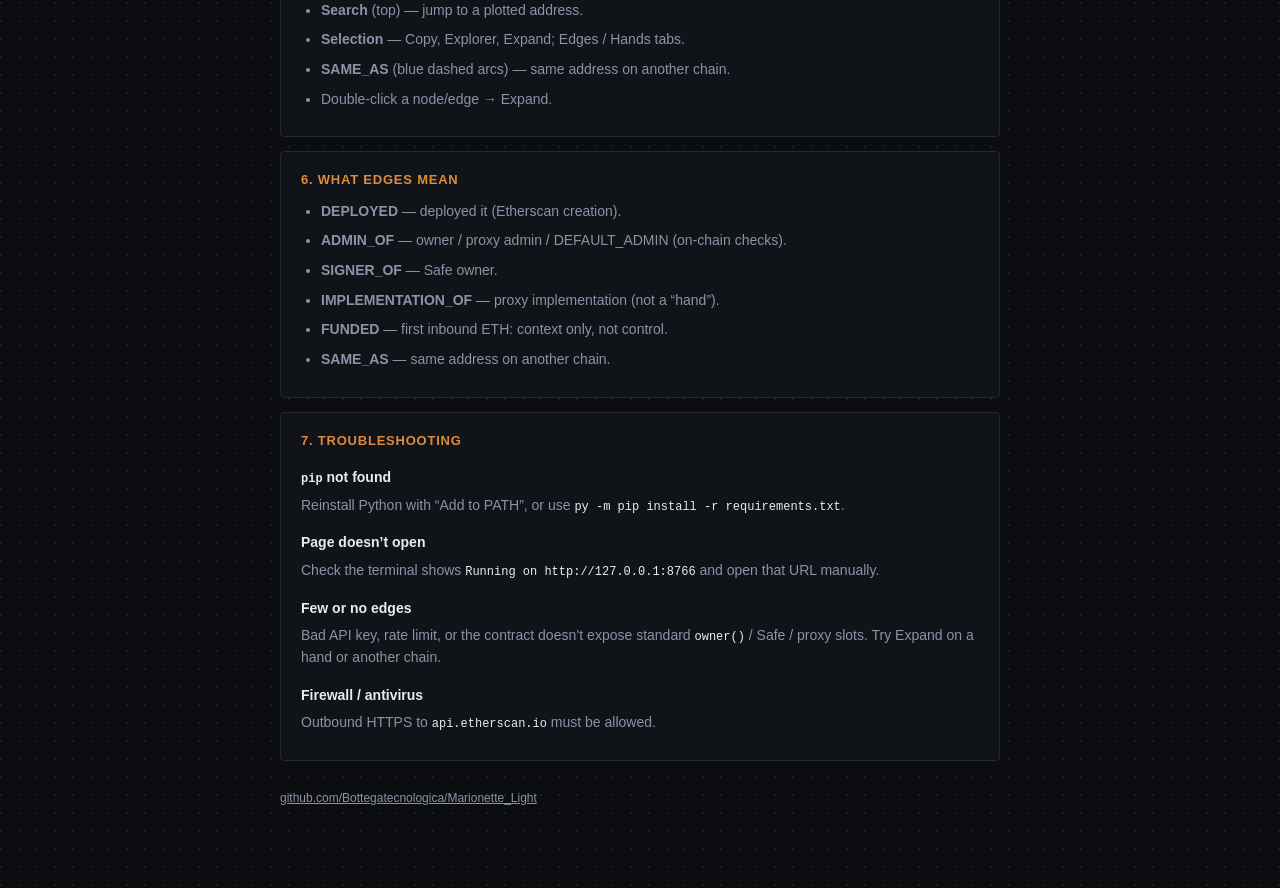
==== commit 81047d07: "Translate Pages tutorial to English. Co-authored-by: Cursor <cursoragent@cursor.com>" ====
--- a/docs/index.html
+++ b/docs/index.html
@@ -1,10 +1,10 @@
 <!DOCTYPE html>
-<html lang="it">
+<html lang="en">
 <head>
   <meta charset="UTF-8" />
   <meta name="viewport" content="width=device-width, initial-scale=1" />
   <title>Marionette Light — Tutorial</title>
-  <meta name="description" content="Scarica e avvia Marionette Light in locale. Tutorial completo." />
+  <meta name="description" content="Download and run Marionette Light locally. Full setup tutorial." />
   <link rel="stylesheet" href="./styles.css" />
 </head>
 <body>
@@ -29,110 +29,110 @@
     </div>
 
     <p class="lead">
-      Marionette Light gira <strong>sul tuo PC</strong>: scarichi il codice, installi le dipendenze, apri il browser.
-      Nessun account cloud. La chiave Etherscan resta nel browser.
+      Marionette Light runs <strong>on your machine</strong>: download the code, install dependencies, open the browser.
+      No cloud account. Your Etherscan key stays in the browser.
     </p>
 
     <div class="actions">
       <a class="btn primary" href="https://github.com/Bottegatecnologica/Marionette_Light/archive/refs/heads/main.zip">Download ZIP</a>
-      <a class="btn ghost" href="https://github.com/Bottegatecnologica/Marionette_Light">Apri su GitHub</a>
+      <a class="btn ghost" href="https://github.com/Bottegatecnologica/Marionette_Light">Open on GitHub</a>
     </div>
 
     <nav class="toc" style="margin-bottom:24px">
-      <a href="#requisiti">Requisiti</a>
-      <a href="#install">Installazione</a>
-      <a href="#chiave">API key</a>
-      <a href="#uso">Primo utilizzo</a>
-      <a href="#ui">Interfaccia</a>
-      <a href="#edge">Cosa significano i link</a>
-      <a href="#problemi">Problemi comuni</a>
+      <a href="#requirements">Requirements</a>
+      <a href="#install">Install</a>
+      <a href="#key">API key</a>
+      <a href="#usage">First run</a>
+      <a href="#ui">UI</a>
+      <a href="#edges">Edges</a>
+      <a href="#troubleshoot">Troubleshooting</a>
     </nav>
 
-    <section id="requisiti">
-      <h2>1. Requisiti</h2>
+    <section id="requirements">
+      <h2>1. Requirements</h2>
       <ul>
-        <li><strong>Python 3.10+</strong> — da <a href="https://www.python.org/downloads/" style="color:var(--copper)">python.org</a> (su Windows spunta “Add Python to PATH”).</li>
-        <li><strong>Connessione internet</strong> — le query vanno a Etherscan.</li>
-        <li><strong>Chiave API Etherscan</strong> — gratuita su <a href="https://etherscan.io/apis" style="color:var(--copper)">etherscan.io/apis</a> (vale anche per le altre chain via API v2).</li>
+        <li><strong>Python 3.10+</strong> — from <a href="https://www.python.org/downloads/" style="color:var(--copper)">python.org</a> (on Windows, check “Add Python to PATH”).</li>
+        <li><strong>Internet</strong> — queries go to Etherscan.</li>
+        <li><strong>Etherscan API key</strong> — free at <a href="https://etherscan.io/apis" style="color:var(--copper)">etherscan.io/apis</a> (v2 covers the other chains too).</li>
       </ul>
     </section>
 
     <section id="install">
-      <h2>2. Installazione</h2>
-      <h3>Opzione A — ZIP</h3>
+      <h2>2. Install</h2>
+      <h3>Option A — ZIP</h3>
       <ol>
-        <li>Scarica lo <a href="https://github.com/Bottegatecnologica/Marionette_Light/archive/refs/heads/main.zip" style="color:var(--copper)">ZIP</a> e scompattalo.</li>
-        <li>Apri un terminale <em>dentro</em> la cartella <code>Marionette_Light-main</code>.</li>
+        <li>Download the <a href="https://github.com/Bottegatecnologica/Marionette_Light/archive/refs/heads/main.zip" style="color:var(--copper)">ZIP</a> and unzip it.</li>
+        <li>Open a terminal <em>inside</em> the <code>Marionette_Light-main</code> folder.</li>
       </ol>
-      <h3>Opzione B — Git</h3>
+      <h3>Option B — Git</h3>
       <pre>git clone https://github.com/Bottegatecnologica/Marionette_Light.git
 cd Marionette_Light</pre>
-      <h3>Dipendenze e avvio</h3>
+      <h3>Dependencies &amp; start</h3>
       <pre>pip install -r requirements.txt
 python app.py</pre>
-      <p>Si apre il browser su <code>http://127.0.0.1:8766</code>. Lascia il terminale aperto mentre usi l’app.</p>
+      <p>Your browser opens <code>http://127.0.0.1:8766</code>. Leave the terminal running while you use the app.</p>
       <div class="note">
-        <p>Se la porta è occupata, chiudi un’altra istanza di Marionette oppure termina il processo Python precedente.</p>
+        <p>If the port is busy, close another Marionette instance or kill the previous Python process.</p>
       </div>
     </section>
 
-    <section id="chiave">
-      <h2>3. Chiave Etherscan</h2>
+    <section id="key">
+      <h2>3. Etherscan API key</h2>
       <ol>
-        <li>Crea un account su Etherscan e genera una API key.</li>
-        <li>Nell’app, campo <strong>Your Etherscan API key</strong> — la chiave resta solo in questo browser (<code>localStorage</code>).</li>
-        <li>Non mettere la chiave nel codice né su GitHub.</li>
+        <li>Create an Etherscan account and generate an API key.</li>
+        <li>In the app, paste it into <strong>Your Etherscan API key</strong> — stored only in this browser (<code>localStorage</code>).</li>
+        <li>Never commit the key or put it in source.</li>
       </ol>
-      <p>Limiti free: molte richieste di fila possono rallentare lo scan; aspetta e riprova.</p>
+      <p>Free-tier rate limits: heavy scans may slow down; wait and retry.</p>
     </section>
 
-    <section id="uso">
-      <h2>4. Primo utilizzo (flusso tipico)</h2>
+    <section id="usage">
+      <h2>4. First run (typical flow)</h2>
       <ol>
-        <li><strong>Chain</strong> — scegli la chain del contratto (es. Ethereum).</li>
-        <li><strong>Contract addresses</strong> — incolla uno o più indirizzi di contratti (uno per riga).</li>
-        <li><strong>Expand control tree</strong> — costruisce il grafo: deployer, owner, proxy admin, ruoli, Safe signer, ecc.</li>
-        <li>Clicca un nodo “mano” (Controller / Signer / Safe) → <strong>Expand</strong> per cercare altri contratti controllati da quella mano.</li>
-        <li><strong>Look for plotted addresses on other chains</strong> — cerca le stesse EOA su altre chain. Spunta <em>Include testnets</em> se ti servono Sepolia &amp; co.</li>
-        <li>Tab <strong>Hands</strong> — elenco mani; filtra con i chip della chain.</li>
-        <li><strong>Export</strong> — salva il JSON del grafo; <strong>Import</strong> per riprenderlo dopo.</li>
+        <li><strong>Chain</strong> — pick the contract’s chain (e.g. Ethereum).</li>
+        <li><strong>Contract addresses</strong> — paste one or more contracts (one per line).</li>
+        <li><strong>Expand control tree</strong> — builds the graph: deployer, owner, proxy admin, roles, Safe signers, etc.</li>
+        <li>Click a “hand” node (Controller / Signer / Safe) → <strong>Expand</strong> to find more contracts that hand controls.</li>
+        <li><strong>Look for plotted addresses on other chains</strong> — searches the same EOAs on sibling chains. Check <em>Include testnets</em> for Sepolia &amp; friends.</li>
+        <li><strong>Hands</strong> tab — ranked controllers; filter with the chain chips.</li>
+        <li><strong>Export</strong> — save the graph JSON; <strong>Import</strong> to reload later.</li>
       </ol>
     </section>
 
     <section id="ui">
-      <h2>5. Interfaccia in breve</h2>
+      <h2>5. UI at a glance</h2>
       <ul>
-        <li><strong>Layout</strong> — ogni chain è una colonna; i contratti seed stanno in basso, le mani sopra (come fili di una marionetta).</li>
-        <li><strong>Pannelli</strong> — frecce ai lati per chiudere sinistra/destra e allargare il canvas.</li>
-        <li><strong>Search</strong> (in alto) — trova un address già plottato.</li>
-        <li><strong>Selection</strong> — Copy, Explorer, Expand; tab Edges / Hands.</li>
-        <li><strong>SAME_AS</strong> (archi blu tratteggiati) — stesso address su un’altra chain.</li>
-        <li>Doppio click su un nodo/edge → Expand.</li>
+        <li><strong>Layout</strong> — each chain is a column; seed contracts at the bottom, hands above (marionette strings).</li>
+        <li><strong>Panels</strong> — side arrows collapse left/right to widen the canvas.</li>
+        <li><strong>Search</strong> (top) — jump to a plotted address.</li>
+        <li><strong>Selection</strong> — Copy, Explorer, Expand; Edges / Hands tabs.</li>
+        <li><strong>SAME_AS</strong> (blue dashed arcs) — same address on another chain.</li>
+        <li>Double-click a node/edge → Expand.</li>
       </ul>
     </section>
 
-    <section id="edge">
-      <h2>6. Cosa significano i link</h2>
+    <section id="edges">
+      <h2>6. What edges mean</h2>
       <ul>
-        <li><strong>DEPLOYED</strong> — lo ha deployato (Etherscan creation).</li>
-        <li><strong>ADMIN_OF</strong> — owner / proxy admin / DEFAULT_ADMIN (verifiche on-chain).</li>
-        <li><strong>SIGNER_OF</strong> — owner di un Safe.</li>
-        <li><strong>IMPLEMENTATION_OF</strong> — implementation del proxy (non è una “mano”).</li>
-        <li><strong>FUNDED</strong> — primo ETH in ingresso: solo contesto, non controllo.</li>
-        <li><strong>SAME_AS</strong> — stesso indirizzo su un’altra chain.</li>
+        <li><strong>DEPLOYED</strong> — deployed it (Etherscan creation).</li>
+        <li><strong>ADMIN_OF</strong> — owner / proxy admin / DEFAULT_ADMIN (on-chain checks).</li>
+        <li><strong>SIGNER_OF</strong> — Safe owner.</li>
+        <li><strong>IMPLEMENTATION_OF</strong> — proxy implementation (not a “hand”).</li>
+        <li><strong>FUNDED</strong> — first inbound ETH: context only, not control.</li>
+        <li><strong>SAME_AS</strong> — same address on another chain.</li>
       </ul>
     </section>
 
-    <section id="problemi">
-      <h2>7. Problemi comuni</h2>
-      <h3><code>pip</code> non trovato</h3>
-      <p>Reinstalla Python con “Add to PATH”, oppure usa <code>py -m pip install -r requirements.txt</code>.</p>
-      <h3>La pagina non si apre</h3>
-      <p>Controlla che il terminale dica <code>Running on http://127.0.0.1:8766</code> e apri quell’URL a mano.</p>
-      <h3>Nessun edge / poca roba</h3>
-      <p>Chiave API errata, rate limit, o il contratto non espone <code>owner()</code> / Safe / slot proxy standard. Prova Expand sulla mano o un’altra chain.</p>
+    <section id="troubleshoot">
+      <h2>7. Troubleshooting</h2>
+      <h3><code>pip</code> not found</h3>
+      <p>Reinstall Python with “Add to PATH”, or use <code>py -m pip install -r requirements.txt</code>.</p>
+      <h3>Page doesn’t open</h3>
+      <p>Check the terminal shows <code>Running on http://127.0.0.1:8766</code> and open that URL manually.</p>
+      <h3>Few or no edges</h3>
+      <p>Bad API key, rate limit, or the contract doesn’t expose standard <code>owner()</code> / Safe / proxy slots. Try Expand on a hand or another chain.</p>
       <h3>Firewall / antivirus</h3>
-      <p>Deve poter fare HTTPS verso <code>api.etherscan.io</code>.</p>
+      <p>Outbound HTTPS to <code>api.etherscan.io</code> must be allowed.</p>
     </section>
 
     <footer>
